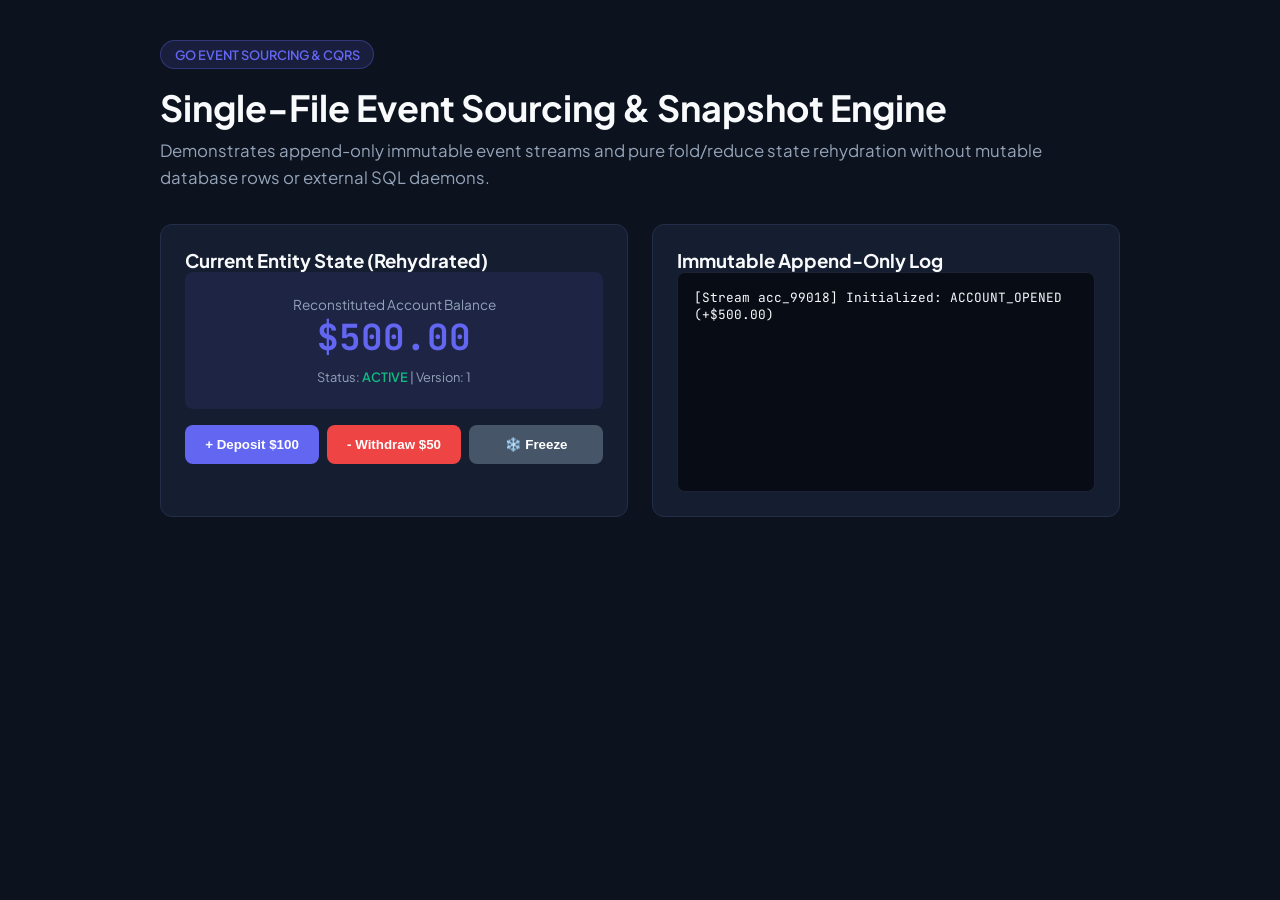
==== index.html @ bdd577e5 "finished sqlite events and entity state reconstruction engine" ====
<!DOCTYPE html>
<html lang="en">
<head>
  <meta charset="UTF-8">
  <meta name="viewport" content="width=device-width, initial-scale=1.0">
  <title>Ige Event Sourcing & State Reconstitution Engine</title>
  <link href="https://fonts.googleapis.com/css2?family=Plus+Jakarta+Sans:wght@400;500;600;700&family=JetBrains+Mono:wght@400;500&display=swap" rel="stylesheet">
  <style>
    :root {
      --bg: #0c121e;
      --card: #151d30;
      --border: #232e48;
      --accent: #6366f1;
      --success: #10b981;
      --danger: #ef4444;
      --text: #f8fafc;
      --muted: #94a3b8;
    }
    * { box-sizing: border-box; margin: 0; padding: 0; }
    body {
      font-family: 'Plus Jakarta Sans', sans-serif;
      background: var(--bg); color: var(--text); padding: 2.5rem 1rem;
      display: flex; flex-direction: column; align-items: center; min-height: 100vh;
    }
    .container { max-width: 960px; width: 100%; }
    .badge {
      display: inline-block; background: rgba(99, 102, 241, 0.15);
      border: 1px solid rgba(99, 102, 241, 0.35); color: var(--accent);
      padding: 0.35rem 0.85rem; border-radius: 9999px; font-size: 0.8rem; font-weight: 600;
      text-transform: uppercase; margin-bottom: 1rem;
    }
    h1 { font-size: 2.25rem; font-weight: 700; margin-bottom: 0.5rem; }
    p.sub { color: var(--muted); font-size: 1.05rem; margin-bottom: 2rem; line-height: 1.6; }
    .grid { display: grid; grid-template-columns: 1fr 1fr; gap: 1.5rem; margin-bottom: 1.5rem; }
    @media(max-width: 768px) { .grid { grid-template-columns: 1fr; } }
    .card { background: var(--card); border: 1px solid var(--border); border-radius: 12px; padding: 1.5rem; }
    .btn-group { display: flex; gap: 0.5rem; margin-top: 1rem; }
    button {
      flex: 1; background: #6366f1; color: #fff; font-weight: 600; padding: 0.75rem;
      border: none; border-radius: 8px; cursor: pointer;
    }
    .log-stream {
      background: #080c14; border: 1px solid #1a2234; border-radius: 8px;
      padding: 1rem; height: 220px; overflow-y: auto; font-family: 'JetBrains Mono', monospace; font-size: 0.8rem;
    }
    .balance-card { text-align: center; padding: 1.5rem; background: rgba(99, 102, 241, 0.1); border-radius: 8px; margin-bottom: 1rem; }
    .balance-val { font-size: 2.25rem; font-weight: 700; color: #6366f1; font-family: 'JetBrains Mono', monospace; }
  </style>
</head>
<body>
  <div class="container">
    <div class="badge">Go Event Sourcing & CQRS</div>
    <h1>Single-File Event Sourcing & Snapshot Engine</h1>
    <p class="sub">Demonstrates append-only immutable event streams and pure fold/reduce state rehydration without mutable database rows or external SQL daemons.</p>

    <div class="grid">
      <div class="card">
        <h3>Current Entity State (Rehydrated)</h3>
        <div class="balance-card">
          <div style="font-size: 0.85rem; color: var(--muted);">Reconstituted Account Balance</div>
          <div id="accBalance" class="balance-val">$500.00</div>
          <div style="font-size: 0.8rem; color: var(--muted); margin-top: 0.5rem;">Status: <span id="accStatus" style="color: #10b981; font-weight: 600;">ACTIVE</span> | Version: <span id="accVersion">1</span></div>
        </div>
        <div class="btn-group">
          <button onclick="appendEvent('MONEY_DEPOSITED', 100)">+ Deposit $100</button>
          <button style="background: #ef4444;" onclick="appendEvent('MONEY_WITHDRAWN', 50)">- Withdraw $50</button>
          <button style="background: #475569;" onclick="appendEvent('ACCOUNT_FROZEN', 0)">❄️ Freeze</button>
        </div>
      </div>

      <div class="card">
        <h3>Immutable Append-Only Log</h3>
        <div id="eventsLog" class="log-stream">
          <div>[Stream acc_99018] Initialized: ACCOUNT_OPENED (+$500.00)</div>
        </div>
      </div>
    </div>
  </div>

  <script>
    let balance = 500.0;
    let version = 1;
    let status = "ACTIVE";

    function appendEvent(type, amount) {
      if (status === "FROZEN" && type !== "ACCOUNT_UNFROZEN") {
        alert("Cannot mutate frozen account state!");
        return;
      }

      version++;
      if (type === "MONEY_DEPOSITED") balance += amount;
      if (type === "MONEY_WITHDRAWN") balance -= amount;
      if (type === "ACCOUNT_FROZEN") status = "FROZEN";

      document.getElementById('accBalance').textContent = `$${balance.toFixed(2)}`;
      document.getElementById('accVersion').textContent = version;
      document.getElementById('accStatus').textContent = status;
      document.getElementById('accStatus').style.color = status === "ACTIVE" ? '#10b981' : '#ef4444';

      const log = document.getElementById('eventsLog');
      const time = new Date().toLocaleTimeString();
      log.innerHTML = `<div>[${time}] Evt #${version}: ${type} (Payload: {amount: ${amount}})</div>` + log.innerHTML;
    }
  </script>
</body>
</html>
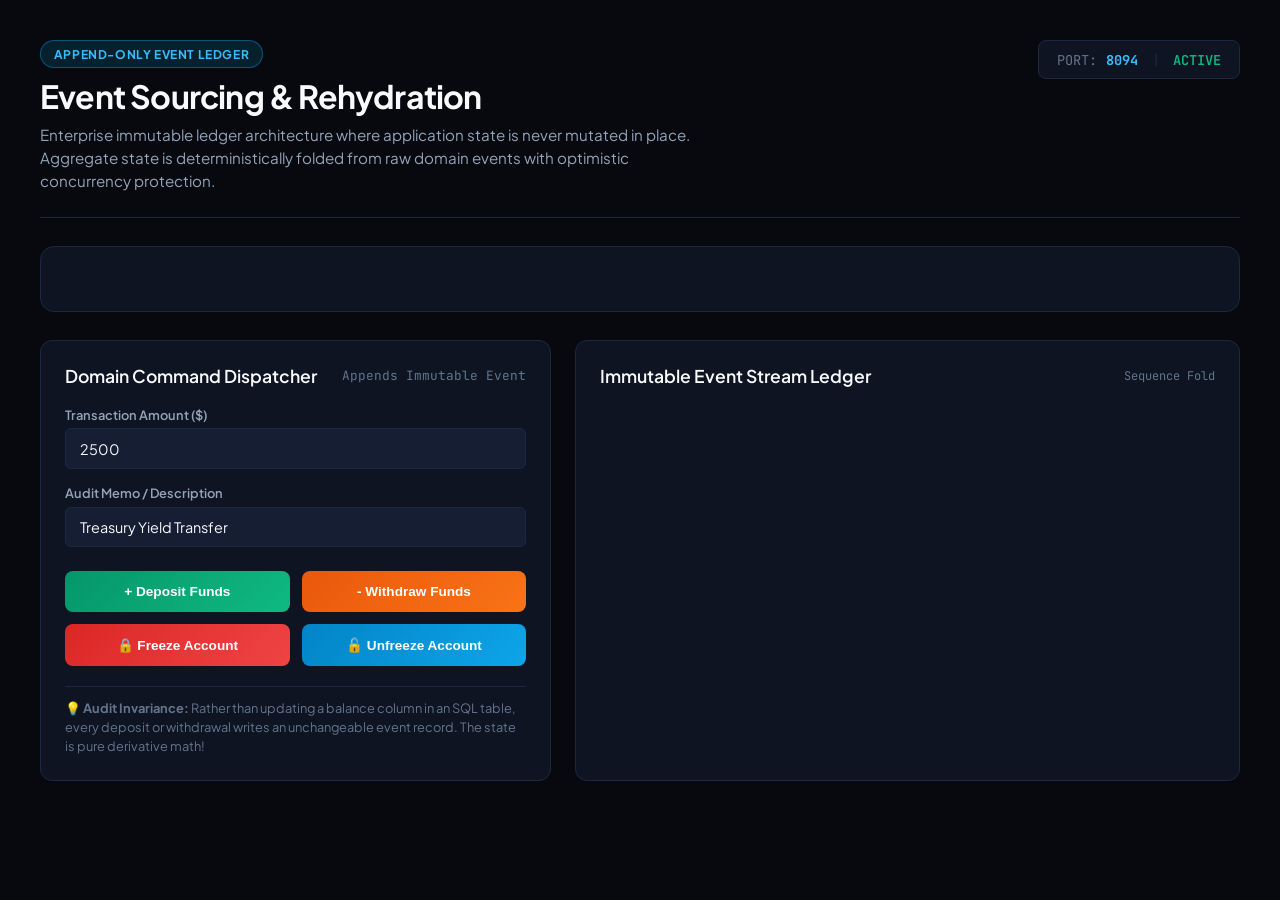
==== commit 829891a6: "feat: scale up senior architecture, zero-dep embedded servers, modular UI components, and demo walkt" ====
--- a/index.html
+++ b/index.html
@@ -3,105 +3,98 @@
 <head>
   <meta charset="UTF-8">
   <meta name="viewport" content="width=device-width, initial-scale=1.0">
-  <title>Ige Event Sourcing & State Reconstitution Engine</title>
-  <link href="https://fonts.googleapis.com/css2?family=Plus+Jakarta+Sans:wght@400;500;600;700&family=JetBrains+Mono:wght@400;500&display=swap" rel="stylesheet">
-  <style>
-    :root {
-      --bg: #0c121e;
-      --card: #151d30;
-      --border: #232e48;
-      --accent: #6366f1;
-      --success: #10b981;
-      --danger: #ef4444;
-      --text: #f8fafc;
-      --muted: #94a3b8;
-    }
-    * { box-sizing: border-box; margin: 0; padding: 0; }
-    body {
-      font-family: 'Plus Jakarta Sans', sans-serif;
-      background: var(--bg); color: var(--text); padding: 2.5rem 1rem;
-      display: flex; flex-direction: column; align-items: center; min-height: 100vh;
-    }
-    .container { max-width: 960px; width: 100%; }
-    .badge {
-      display: inline-block; background: rgba(99, 102, 241, 0.15);
-      border: 1px solid rgba(99, 102, 241, 0.35); color: var(--accent);
-      padding: 0.35rem 0.85rem; border-radius: 9999px; font-size: 0.8rem; font-weight: 600;
-      text-transform: uppercase; margin-bottom: 1rem;
-    }
-    h1 { font-size: 2.25rem; font-weight: 700; margin-bottom: 0.5rem; }
-    p.sub { color: var(--muted); font-size: 1.05rem; margin-bottom: 2rem; line-height: 1.6; }
-    .grid { display: grid; grid-template-columns: 1fr 1fr; gap: 1.5rem; margin-bottom: 1.5rem; }
-    @media(max-width: 768px) { .grid { grid-template-columns: 1fr; } }
-    .card { background: var(--card); border: 1px solid var(--border); border-radius: 12px; padding: 1.5rem; }
-    .btn-group { display: flex; gap: 0.5rem; margin-top: 1rem; }
-    button {
-      flex: 1; background: #6366f1; color: #fff; font-weight: 600; padding: 0.75rem;
-      border: none; border-radius: 8px; cursor: pointer;
-    }
-    .log-stream {
-      background: #080c14; border: 1px solid #1a2234; border-radius: 8px;
-      padding: 1rem; height: 220px; overflow-y: auto; font-family: 'JetBrains Mono', monospace; font-size: 0.8rem;
-    }
-    .balance-card { text-align: center; padding: 1.5rem; background: rgba(99, 102, 241, 0.1); border-radius: 8px; margin-bottom: 1rem; }
-    .balance-val { font-size: 2.25rem; font-weight: 700; color: #6366f1; font-family: 'JetBrains Mono', monospace; }
-  </style>
+  <title>Ige Event Sourcing — Append-Only Ledger & Rehydration</title>
+  <link rel="preconnect" href="https://fonts.googleapis.com">
+  <link rel="preconnect" href="https://fonts.gstatic.com" crossorigin>
+  <link href="https://fonts.googleapis.com/css2?family=JetBrains+Mono:wght@400;500;700&family=Plus+Jakarta+Sans:wght@400;500;600;700;800&display=swap" rel="stylesheet">
+  <link rel="stylesheet" href="static/css/styles.css">
 </head>
 <body>
-  <div class="container">
-    <div class="badge">Go Event Sourcing & CQRS</div>
-    <h1>Single-File Event Sourcing & Snapshot Engine</h1>
-    <p class="sub">Demonstrates append-only immutable event streams and pure fold/reduce state rehydration without mutable database rows or external SQL daemons.</p>
-
-    <div class="grid">
-      <div class="card">
-        <h3>Current Entity State (Rehydrated)</h3>
-        <div class="balance-card">
-          <div style="font-size: 0.85rem; color: var(--muted);">Reconstituted Account Balance</div>
-          <div id="accBalance" class="balance-val">$500.00</div>
-          <div style="font-size: 0.8rem; color: var(--muted); margin-top: 0.5rem;">Status: <span id="accStatus" style="color: #10b981; font-weight: 600;">ACTIVE</span> | Version: <span id="accVersion">1</span></div>
+  <div class="dashboard-container">
+    <!-- Header -->
+    <header class="dashboard-header">
+      <div class="header-brand">
+        <div class="badge-tag">
+          Append-Only Event Ledger
         </div>
-        <div class="btn-group">
-          <button onclick="appendEvent('MONEY_DEPOSITED', 100)">+ Deposit $100</button>
-          <button style="background: #ef4444;" onclick="appendEvent('MONEY_WITHDRAWN', 50)">- Withdraw $50</button>
-          <button style="background: #475569;" onclick="appendEvent('ACCOUNT_FROZEN', 0)">❄️ Freeze</button>
-        </div>
+        <h1 class="dashboard-title">Event Sourcing & Rehydration</h1>
+        <p class="dashboard-sub">
+          Enterprise immutable ledger architecture where application state is never mutated in place. Aggregate state is deterministically folded from raw domain events with optimistic concurrency protection.
+        </p>
       </div>
 
-      <div class="card">
-        <h3>Immutable Append-Only Log</h3>
-        <div id="eventsLog" class="log-stream">
-          <div>[Stream acc_99018] Initialized: ACCOUNT_OPENED (+$500.00)</div>
+      <div class="header-status-pill">
+        <span style="color: var(--text-dim);">PORT:</span>
+        <span style="color: #38bdf8; font-weight: 700;">8094</span>
+        <span style="margin: 0 0.25rem; color: var(--border-subtle);">|</span>
+        <span style="color: #10b981; font-weight: 600;">ACTIVE</span>
+      </div>
+    </header>
+
+    <!-- Error Banner -->
+    <div id="errorBanner" style="display: none; background: rgba(239, 68, 68, 0.15); border: 1px solid rgba(239, 68, 68, 0.4); color: #f87171; padding: 0.85rem 1.25rem; border-radius: 8px; font-family: var(--font-mono); font-size: 0.85rem;">
+    </div>
+
+    <!-- Rehydrated State Hero Card -->
+    <section id="accountHeroContainer" class="account-hero-card">
+      <!-- Populated dynamically by AccountCard.js -->
+    </section>
+
+    <!-- Ledger & Commands Grid -->
+    <main class="ledger-grid">
+      <!-- Left Column: Command Dispatcher -->
+      <section class="panel-card">
+        <div class="panel-header">
+          <h3>Domain Command Dispatcher</h3>
+          <span style="font-size: 0.8rem; font-family: var(--font-mono); color: var(--text-dim);">Appends Immutable Event</span>
         </div>
-      </div>
-    </div>
+
+        <div id="commandForm" class="command-form">
+          <div class="form-group">
+            <label for="txnAmount">Transaction Amount ($)</label>
+            <input type="number" id="txnAmount" class="form-control" value="2500" min="1" step="50">
+          </div>
+
+          <div class="form-group">
+            <label for="txnReason">Audit Memo / Description</label>
+            <input type="text" id="txnReason" class="form-control" value="Treasury Yield Transfer">
+          </div>
+
+          <div class="button-grid" style="margin-top: 0.5rem;">
+            <button id="btnDeposit" class="btn btn-deposit">
+              + Deposit Funds
+            </button>
+            <button id="btnWithdraw" class="btn btn-withdraw">
+              - Withdraw Funds
+            </button>
+            <button id="btnFreeze" class="btn btn-freeze">
+              🔒 Freeze Account
+            </button>
+            <button id="btnUnfreeze" class="btn btn-unfreeze">
+              🔓 Unfreeze Account
+            </button>
+          </div>
+        </div>
+
+        <div style="font-size: 0.8rem; color: var(--text-dim); line-height: 1.5; border-top: 1px solid var(--border-subtle); padding-top: 0.75rem;">
+          💡 <strong>Audit Invariance:</strong> Rather than updating a balance column in an SQL table, every deposit or withdrawal writes an unchangeable event record. The state is pure derivative math!
+        </div>
+      </section>
+
+      <!-- Right Column: Event Stream -->
+      <section class="panel-card">
+        <div class="panel-header">
+          <h3>Immutable Event Stream Ledger</h3>
+          <span style="font-size: 0.75rem; color: var(--text-dim); font-family: var(--font-mono);">Sequence Fold</span>
+        </div>
+
+        <div id="timelineStream" class="timeline-stream">
+          <!-- Populated by EventTimeline.js -->
+        </div>
+      </section>
+    </main>
   </div>
 
-  <script>
-    let balance = 500.0;
-    let version = 1;
-    let status = "ACTIVE";
-
-    function appendEvent(type, amount) {
-      if (status === "FROZEN" && type !== "ACCOUNT_UNFROZEN") {
-        alert("Cannot mutate frozen account state!");
-        return;
-      }
-
-      version++;
-      if (type === "MONEY_DEPOSITED") balance += amount;
-      if (type === "MONEY_WITHDRAWN") balance -= amount;
-      if (type === "ACCOUNT_FROZEN") status = "FROZEN";
-
-      document.getElementById('accBalance').textContent = `$${balance.toFixed(2)}`;
-      document.getElementById('accVersion').textContent = version;
-      document.getElementById('accStatus').textContent = status;
-      document.getElementById('accStatus').style.color = status === "ACTIVE" ? '#10b981' : '#ef4444';
-
-      const log = document.getElementById('eventsLog');
-      const time = new Date().toLocaleTimeString();
-      log.innerHTML = `<div>[${time}] Evt #${version}: ${type} (Payload: {amount: ${amount}})</div>` + log.innerHTML;
-    }
-  </script>
+  <script type="module" src="static/js/app.js"></script>
 </body>
 </html>
--- a/static/css/styles.css
+++ b/static/css/styles.css
@@ -0,0 +1,278 @@
+:root {
+  --bg-primary: #07090e;
+  --bg-surface: #0e1422;
+  --bg-surface-elevated: #151e33;
+  --border-subtle: #1c2842;
+  --accent: #0ea5e9;
+  --accent-glow: rgba(14, 165, 233, 0.25);
+  --success: #10b981;
+  --warning: #f59e0b;
+  --danger: #ef4444;
+  --text-main: #f8fafc;
+  --text-muted: #94a3b8;
+  --text-dim: #64748b;
+  --font-sans: 'Plus Jakarta Sans', -apple-system, sans-serif;
+  --font-mono: 'JetBrains Mono', monospace;
+}
+
+* { box-sizing: border-box; margin: 0; padding: 0; }
+body {
+  font-family: var(--font-sans);
+  background: var(--bg-primary);
+  color: var(--text-main);
+  min-height: 100vh;
+  padding: 2.5rem 1.5rem;
+  display: flex;
+  justify-content: center;
+}
+
+.dashboard-container {
+  max-width: 1200px;
+  width: 100%;
+  display: flex;
+  flex-direction: column;
+  gap: 1.75rem;
+}
+
+.dashboard-header {
+  display: flex;
+  justify-content: space-between;
+  align-items: flex-start;
+  padding-bottom: 1.5rem;
+  border-bottom: 1px solid var(--border-subtle);
+}
+
+.header-brand {
+  display: flex;
+  flex-direction: column;
+  gap: 0.5rem;
+}
+
+.badge-tag {
+  display: inline-flex;
+  align-items: center;
+  gap: 0.5rem;
+  background: rgba(14, 165, 233, 0.15);
+  border: 1px solid rgba(14, 165, 233, 0.4);
+  color: #38bdf8;
+  padding: 0.35rem 0.8rem;
+  border-radius: 9999px;
+  font-size: 0.75rem;
+  font-weight: 700;
+  text-transform: uppercase;
+  letter-spacing: 0.05em;
+  width: fit-content;
+}
+
+h1.dashboard-title {
+  font-size: 2rem;
+  font-weight: 700;
+  letter-spacing: -0.025em;
+}
+
+p.dashboard-sub {
+  color: var(--text-muted);
+  font-size: 0.95rem;
+  line-height: 1.5;
+  max-width: 680px;
+}
+
+.header-status-pill {
+  display: flex;
+  align-items: center;
+  gap: 0.6rem;
+  background: var(--bg-surface);
+  border: 1px solid var(--border-subtle);
+  padding: 0.6rem 1.1rem;
+  border-radius: 8px;
+  font-family: var(--font-mono);
+  font-size: 0.85rem;
+}
+
+/* Account Rehydrated Projection Hero */
+.account-hero-card {
+  background: var(--bg-surface);
+  border: 1px solid var(--border-subtle);
+  border-radius: 14px;
+  padding: 2rem;
+  display: flex;
+  align-items: center;
+  justify-content: space-between;
+  gap: 2rem;
+}
+
+@media(max-width: 800px) {
+  .account-hero-card { flex-direction: column; text-align: center; }
+}
+
+.account-balance-group {
+  display: flex;
+  flex-direction: column;
+  gap: 0.35rem;
+}
+
+.balance-title {
+  font-size: 0.85rem;
+  text-transform: uppercase;
+  letter-spacing: 0.05em;
+  color: var(--text-dim);
+  font-weight: 600;
+}
+
+.balance-amount {
+  font-size: 3rem;
+  font-weight: 800;
+  font-family: var(--font-mono);
+  letter-spacing: -0.03em;
+  color: #10b981;
+}
+
+.balance-amount.FROZEN { color: #f59e0b; }
+
+.status-badge {
+  display: inline-block;
+  padding: 0.35rem 0.85rem;
+  border-radius: 6px;
+  font-weight: 700;
+  font-size: 0.8rem;
+  text-transform: uppercase;
+  font-family: var(--font-mono);
+}
+
+.status-badge.ACTIVE { background: rgba(16, 185, 129, 0.2); color: #34d399; }
+.status-badge.FROZEN { background: rgba(245, 158, 11, 0.2); color: #fbbf24; }
+
+/* Main Split View */
+.ledger-grid {
+  display: grid;
+  grid-template-columns: 1fr 1.3fr;
+  gap: 1.5rem;
+}
+
+@media(max-width: 950px) {
+  .ledger-grid { grid-template-columns: 1fr; }
+}
+
+.panel-card {
+  background: var(--bg-surface);
+  border: 1px solid var(--border-subtle);
+  border-radius: 12px;
+  padding: 1.5rem;
+  display: flex;
+  flex-direction: column;
+  gap: 1.25rem;
+}
+
+.panel-header {
+  display: flex;
+  justify-content: space-between;
+  align-items: center;
+}
+
+.panel-header h3 { font-size: 1.1rem; font-weight: 600; }
+
+/* Timeline Stream */
+.timeline-stream {
+  display: flex;
+  flex-direction: column;
+  gap: 0.75rem;
+  max-height: 440px;
+  overflow-y: auto;
+  padding-right: 0.5rem;
+}
+
+.timeline-item {
+  background: var(--bg-surface-elevated);
+  border: 1px solid var(--border-subtle);
+  border-radius: 8px;
+  padding: 0.85rem 1rem;
+  display: flex;
+  flex-direction: column;
+  gap: 0.4rem;
+  border-left: 4px solid var(--accent);
+}
+
+.timeline-item.ACCOUNT_OPENED { border-left-color: #38bdf8; }
+.timeline-item.MONEY_DEPOSITED { border-left-color: var(--success); }
+.timeline-item.MONEY_WITHDRAWN { border-left-color: #f97316; }
+.timeline-item.ACCOUNT_FROZEN { border-left-color: var(--danger); }
+.timeline-item.ACCOUNT_UNFROZEN { border-left-color: var(--success); }
+
+.timeline-top {
+  display: flex;
+  justify-content: space-between;
+  align-items: center;
+  font-family: var(--font-mono);
+  font-size: 0.75rem;
+}
+
+.event-type-badge {
+  font-weight: 700;
+  font-size: 0.75rem;
+  letter-spacing: 0.05em;
+}
+
+.timeline-payload {
+  font-size: 0.85rem;
+  color: var(--text-main);
+  line-height: 1.4;
+}
+
+/* Command Panel Controls */
+.command-form {
+  display: flex;
+  flex-direction: column;
+  gap: 1rem;
+}
+
+.form-group {
+  display: flex;
+  flex-direction: column;
+  gap: 0.35rem;
+}
+
+.form-group label {
+  font-size: 0.8rem;
+  color: var(--text-muted);
+  font-weight: 600;
+}
+
+.form-control {
+  background: var(--bg-surface-elevated);
+  border: 1px solid var(--border-subtle);
+  color: var(--text-main);
+  padding: 0.65rem 0.85rem;
+  border-radius: 6px;
+  font-family: var(--font-sans);
+  font-size: 0.9rem;
+  outline: none;
+}
+
+.form-control:focus { border-color: var(--accent); }
+
+.button-grid {
+  display: grid;
+  grid-template-columns: 1fr 1fr;
+  gap: 0.75rem;
+}
+
+.btn {
+  padding: 0.8rem 1rem;
+  font-weight: 700;
+  font-size: 0.85rem;
+  border-radius: 8px;
+  border: none;
+  cursor: pointer;
+  transition: all 0.2s ease;
+  display: inline-flex;
+  align-items: center;
+  justify-content: center;
+  gap: 0.5rem;
+}
+
+.btn-deposit { background: linear-gradient(135deg, #059669, #10b981); color: #fff; }
+.btn-withdraw { background: linear-gradient(135deg, #ea580c, #f97316); color: #fff; }
+.btn-freeze { background: linear-gradient(135deg, #dc2626, #ef4444); color: #fff; }
+.btn-unfreeze { background: linear-gradient(135deg, #0284c7, #0ea5e9); color: #fff; }
+
+.btn:hover { filter: brightness(1.15); transform: translateY(-1px); }
